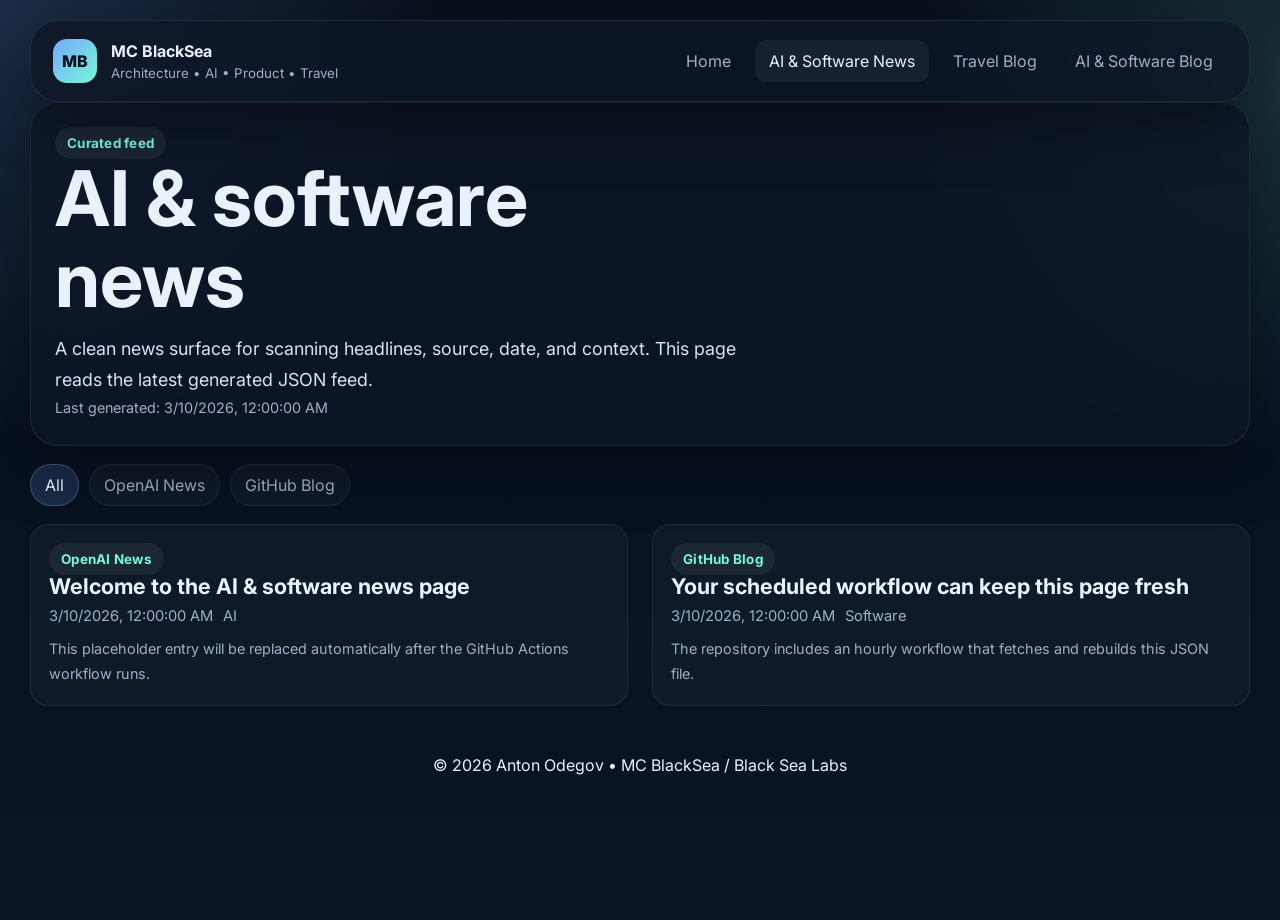
==== news.html @ 3a6db0b3 "Add files via upload Pages updates" ====
<!DOCTYPE html>
<html lang="en">
<head>
  <meta charset="UTF-8" />
  <meta name="viewport" content="width=device-width, initial-scale=1.0" />
  <title>AI & Software News | MC BlackSea</title>
  <meta name="description" content="AI and software news, refreshed from curated feeds and published on GitHub Pages." />
  <link rel="preconnect" href="https://fonts.googleapis.com">
  <link rel="preconnect" href="https://fonts.gstatic.com" crossorigin>
  <link href="https://fonts.googleapis.com/css2?family=Inter:wght@400;500;600;700;800&display=swap" rel="stylesheet">
  <link rel="stylesheet" href="assets/styles.css" />
</head>
<body>
  <div class="site-shell">
    <header class="site-header glass">
      <a class="brand" href="index.html">
        <span class="brand-mark">MB</span>
        <span><strong>MC BlackSea</strong><small>Architecture • AI • Product • Travel</small></span>
      </a>
      <nav class="main-nav">
        <a href="index.html">Home</a>
        <a href="news.html" class="active">AI & Software News</a>
        <a href="travel.html">Travel Blog</a>
        <a href="startup.html">AI & Software Blog</a>
      </nav>
    </header>

    <main>
      <section class="page-hero glass">
        <div class="eyebrow">Curated feed</div>
        <h1>AI & software news</h1>
        <p class="lead">A clean news surface for scanning headlines, source, date, and context. This page reads the latest generated JSON feed.</p>
        <p class="small muted" id="newsUpdatedAt">Loading refresh time…</p>
      </section>

      <section class="section">
        <div id="newsFilters" class="chip-row"></div>
        <div id="newsGrid" class="news-grid"></div>
      </section>
    </main>

    <footer class="site-footer">
      <p>© <span id="year"></span> Anton Odegov • MC BlackSea / Black Sea Labs</p>
    </footer>
  </div>

  <script src="assets/script.js"></script>
</body>
</html>
---- assets/styles.css ----
:root {
  --bg: #07111f;
  --bg-soft: rgba(14, 23, 39, 0.72);
  --card: rgba(13, 23, 38, 0.78);
  --line: rgba(255, 255, 255, 0.08);
  --text: #e9f1fb;
  --muted: #9eb0c8;
  --accent: #76a8ff;
  --accent-2: #77f7d5;
  --shadow: 0 20px 60px rgba(0, 0, 0, 0.35);
  --radius-xl: 28px;
  --radius-lg: 22px;
  --radius-md: 16px;
  --container: 1220px;
}

* { box-sizing: border-box; }
html { scroll-behavior: smooth; }
body {
  margin: 0;
  font-family: 'Inter', system-ui, sans-serif;
  background:
    radial-gradient(circle at 0% 0%, rgba(118, 168, 255, 0.18), transparent 28%),
    radial-gradient(circle at 100% 10%, rgba(119, 247, 213, 0.14), transparent 24%),
    linear-gradient(180deg, #08101c, #07111f 45%, #091523);
  color: var(--text);
  min-height: 100vh;
}

a { color: inherit; text-decoration: none; }
img { max-width: 100%; display: block; }
button, input, select { font: inherit; }

.site-shell {
  width: min(calc(100% - 32px), var(--container));
  margin: 20px auto 40px;
}

.glass {
  background: var(--card);
  backdrop-filter: blur(16px);
  border: 1px solid var(--line);
  box-shadow: var(--shadow);
}

.site-header {
  position: sticky;
  top: 16px;
  z-index: 20;
  display: flex;
  align-items: center;
  justify-content: space-between;
  gap: 20px;
  padding: 18px 22px;
  border-radius: var(--radius-xl);
}

.brand {
  display: flex;
  align-items: center;
  gap: 14px;
}

.brand-mark {
  width: 44px;
  height: 44px;
  display: grid;
  place-items: center;
  border-radius: 14px;
  background: linear-gradient(135deg, var(--accent), var(--accent-2));
  color: #08101c;
  font-weight: 800;
}

.brand strong, .brand small { display: block; }
.brand small { color: var(--muted); margin-top: 4px; }

.main-nav {
  display: flex;
  gap: 10px;
  flex-wrap: wrap;
}

.main-nav a {
  padding: 11px 14px;
  border-radius: 12px;
  color: var(--muted);
}

.main-nav a.active,
.main-nav a:hover {
  background: rgba(255,255,255,0.05);
  color: var(--text);
}

.hero,
.grid-2,
.grid-3,
.post-grid,
.news-grid {
  display: grid;
  gap: 24px;
}

.hero {
  grid-template-columns: 1.25fr 0.85fr;
  align-items: stretch;
  padding: 56px 0 12px;
}

.grid-2 { grid-template-columns: repeat(2, minmax(0, 1fr)); }
.grid-3 { grid-template-columns: repeat(3, minmax(0, 1fr)); }

.eyebrow, .card-kicker, .tile-tag {
  display: inline-flex;
  align-items: center;
  gap: 8px;
  padding: 8px 12px;
  border-radius: 999px;
  background: rgba(255,255,255,0.06);
  color: var(--accent-2);
  font-size: 0.84rem;
  font-weight: 700;
  letter-spacing: 0.02em;
}

h1, h2, h3 { margin: 0 0 14px; line-height: 1.05; }
h1 { font-size: clamp(2.6rem, 6vw, 5.2rem); max-width: 11ch; }
h2 { font-size: clamp(1.6rem, 3vw, 2.5rem); }
h3 { font-size: 1.35rem; }

p { margin: 0; color: var(--text); line-height: 1.72; }
.lead { color: #d7e4f8; font-size: 1.12rem; max-width: 64ch; margin-top: 14px; }
.muted, .small { color: var(--muted); }
.small { font-size: 0.9rem; }

.hero-actions, .button-row {
  display: flex;
  gap: 12px;
  flex-wrap: wrap;
  margin-top: 24px;
}

.button {
  display: inline-flex;
  align-items: center;
  justify-content: center;
  gap: 8px;
  padding: 14px 18px;
  border-radius: 14px;
  background: linear-gradient(135deg, var(--accent), #5d8dff);
  color: #07111f;
  font-weight: 700;
  border: none;
  cursor: pointer;
}

.button:hover { transform: translateY(-1px); }
.button-ghost {
  background: rgba(255,255,255,0.04);
  color: var(--text);
  border: 1px solid var(--line);
}

.hero-metrics {
  display: grid;
  grid-template-columns: repeat(3, minmax(0, 1fr));
  gap: 14px;
  margin-top: 28px;
}

.metric-card,
.card,
.profile-card,
.page-hero {
  border-radius: var(--radius-xl);
  padding: 24px;
}

.metric-card span {
  display: block;
  color: var(--muted);
  margin-bottom: 10px;
  font-size: 0.9rem;
}
.metric-card strong { font-size: 1rem; }

.profile-top {
  display: flex;
  align-items: center;
  gap: 16px;
  margin-bottom: 18px;
}

.avatar {
  width: 64px;
  height: 64px;
  border-radius: 20px;
  display: grid;
  place-items: center;
  font-weight: 800;
  background: linear-gradient(135deg, rgba(118,168,255,.95), rgba(119,247,213,.95));
  color: #07111f;
}

.check-list {
  padding-left: 20px;
  margin: 18px 0 0;
  color: var(--muted);
}

.check-list li + li { margin-top: 8px; }
.section { padding: 18px 0; }
.section-head { margin-bottom: 18px; }
.top-gap { margin-top: 18px; }

.converter-form { margin-top: 18px; }
.field-row { display: grid; grid-template-columns: repeat(2, minmax(0, 1fr)); gap: 14px; }
.field-group { display: grid; gap: 8px; margin-bottom: 14px; }
.field-group label { font-size: 0.92rem; color: var(--muted); }
.field-group input,
.field-group select {
  width: 100%;
  padding: 14px 14px;
  border-radius: 14px;
  border: 1px solid var(--line);
  background: rgba(255,255,255,0.03);
  color: var(--text);
}

.result-box {
  margin-top: 18px;
  padding: 18px;
  border-radius: 16px;
  background: rgba(255,255,255,0.04);
  border: 1px solid var(--line);
  min-height: 72px;
}

.news-preview-list,
.news-grid,
.post-grid { margin-top: 12px; }
.news-preview-item,
.news-card,
.post-card {
  display: block;
  padding: 18px;
  border-radius: 18px;
  border: 1px solid var(--line);
  background: rgba(255,255,255,0.03);
}
.news-preview-item + .news-preview-item { margin-top: 12px; }
.news-card h3, .post-card h3 { margin-bottom: 8px; }
.meta-row {
  display: flex;
  gap: 10px;
  flex-wrap: wrap;
  margin: 10px 0 12px;
  color: var(--muted);
  font-size: 0.92rem;
}

.chip-row {
  display: flex;
  gap: 10px;
  flex-wrap: wrap;
  margin-bottom: 18px;
}

.chip {
  padding: 10px 14px;
  border-radius: 999px;
  border: 1px solid var(--line);
  background: rgba(255,255,255,0.03);
  color: var(--muted);
  cursor: pointer;
}

.chip.active {
  background: rgba(118,168,255,0.16);
  color: var(--text);
  border-color: rgba(118,168,255,0.35);
}

.news-grid, .post-grid {
  grid-template-columns: repeat(2, minmax(0, 1fr));
}

.page-tile { transition: transform .18s ease, border-color .18s ease; }
.page-tile:hover, .news-card:hover, .post-card:hover { transform: translateY(-3px); border-color: rgba(118,168,255,0.28); }

.site-footer {
  padding: 28px 0 8px;
  text-align: center;
  color: var(--muted);
}

@media (max-width: 1024px) {
  .hero, .grid-2, .grid-3, .news-grid, .post-grid { grid-template-columns: 1fr; }
  .hero-metrics { grid-template-columns: 1fr; }
  h1 { max-width: none; }
  .site-header { position: static; flex-direction: column; align-items: flex-start; }
}

@media (max-width: 720px) {
  .site-shell { width: min(calc(100% - 20px), var(--container)); }
  .site-header, .card, .profile-card, .page-hero { padding: 18px; }
  .field-row { grid-template-columns: 1fr; }
  .main-nav { display: grid; grid-template-columns: repeat(2, minmax(0, 1fr)); width: 100%; }
}
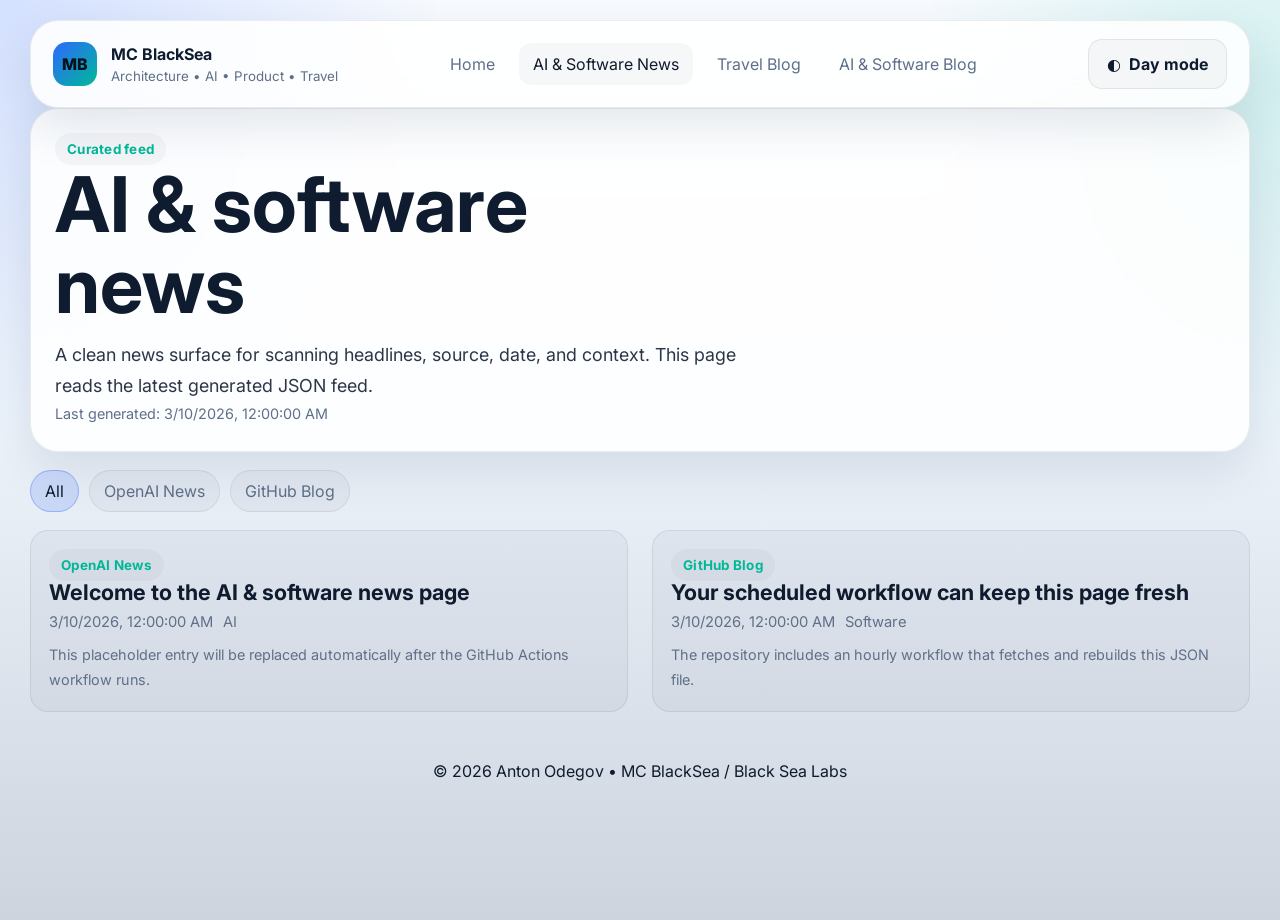
==== commit 8b436147: "Add files via upload updated blog & converter" ====
--- a/news.html
+++ b/news.html
@@ -1,5 +1,5 @@
 <!DOCTYPE html>
-<html lang="en">
+<html lang="en" data-theme="dark">
 <head>
   <meta charset="UTF-8" />
   <meta name="viewport" content="width=device-width, initial-scale=1.0" />
@@ -23,6 +23,12 @@
         <a href="travel.html">Travel Blog</a>
         <a href="startup.html">AI & Software Blog</a>
       </nav>
+      <div class="header-actions">
+        <button class="theme-toggle button button-ghost" type="button" id="themeToggle" aria-label="Toggle day and night mode">
+          <span class="theme-toggle-icon">◐</span>
+          <span id="themeToggleText">Night mode</span>
+        </button>
+      </div>
     </header>
 
     <main>
--- a/assets/styles.css
+++ b/assets/styles.css
@@ -1,17 +1,37 @@
 :root {
   --bg: #07111f;
+  --bg-2: #0c1728;
   --bg-soft: rgba(14, 23, 39, 0.72);
   --card: rgba(13, 23, 38, 0.78);
+  --card-2: rgba(255, 255, 255, 0.03);
   --line: rgba(255, 255, 255, 0.08);
+  --line-strong: rgba(255, 255, 255, 0.14);
   --text: #e9f1fb;
   --muted: #9eb0c8;
   --accent: #76a8ff;
   --accent-2: #77f7d5;
+  --accent-3: #c6d6ff;
   --shadow: 0 20px 60px rgba(0, 0, 0, 0.35);
   --radius-xl: 28px;
   --radius-lg: 22px;
   --radius-md: 16px;
   --container: 1220px;
+}
+
+html[data-theme="light"] {
+  --bg: #eef4fb;
+  --bg-2: #f8fbff;
+  --bg-soft: rgba(255, 255, 255, 0.9);
+  --card: rgba(255, 255, 255, 0.88);
+  --card-2: rgba(7, 17, 31, 0.03);
+  --line: rgba(7, 17, 31, 0.08);
+  --line-strong: rgba(7, 17, 31, 0.14);
+  --text: #0f1b2e;
+  --muted: #5e7089;
+  --accent: #2e69ff;
+  --accent-2: #00b898;
+  --accent-3: #204699;
+  --shadow: 0 18px 48px rgba(35, 58, 88, 0.12);
 }
 
 * { box-sizing: border-box; }
@@ -20,16 +40,21 @@
   margin: 0;
   font-family: 'Inter', system-ui, sans-serif;
   background:
-    radial-gradient(circle at 0% 0%, rgba(118, 168, 255, 0.18), transparent 28%),
-    radial-gradient(circle at 100% 10%, rgba(119, 247, 213, 0.14), transparent 24%),
-    linear-gradient(180deg, #08101c, #07111f 45%, #091523);
+    radial-gradient(circle at 0% 0%, color-mix(in srgb, var(--accent) 18%, transparent), transparent 28%),
+    radial-gradient(circle at 100% 10%, color-mix(in srgb, var(--accent-2) 14%, transparent), transparent 24%),
+    linear-gradient(180deg, var(--bg-2), var(--bg) 45%, color-mix(in srgb, var(--bg) 85%, #12203a));
   color: var(--text);
   min-height: 100vh;
+  transition: background .25s ease, color .25s ease;
 }
 
 a { color: inherit; text-decoration: none; }
 img { max-width: 100%; display: block; }
 button, input, select { font: inherit; }
+input, select, button { outline: none; }
+input:focus, select:focus, button:focus, a:focus {
+  box-shadow: 0 0 0 4px color-mix(in srgb, var(--accent) 22%, transparent);
+}
 
 .site-shell {
   width: min(calc(100% - 32px), var(--container));
@@ -59,6 +84,7 @@
   display: flex;
   align-items: center;
   gap: 14px;
+  min-width: 0;
 }
 
 .brand-mark {
@@ -70,15 +96,17 @@
   background: linear-gradient(135deg, var(--accent), var(--accent-2));
   color: #08101c;
   font-weight: 800;
+  flex: 0 0 auto;
 }
 
 .brand strong, .brand small { display: block; }
 .brand small { color: var(--muted); margin-top: 4px; }
 
-.main-nav {
+.main-nav, .header-actions {
   display: flex;
   gap: 10px;
   flex-wrap: wrap;
+  align-items: center;
 }
 
 .main-nav a {
@@ -89,13 +117,14 @@
 
 .main-nav a.active,
 .main-nav a:hover {
-  background: rgba(255,255,255,0.05);
+  background: var(--card-2);
   color: var(--text);
 }
 
 .hero,
 .grid-2,
 .grid-3,
+.grid-4,
 .post-grid,
 .news-grid {
   display: grid;
@@ -110,27 +139,34 @@
 
 .grid-2 { grid-template-columns: repeat(2, minmax(0, 1fr)); }
 .grid-3 { grid-template-columns: repeat(3, minmax(0, 1fr)); }
-
-.eyebrow, .card-kicker, .tile-tag {
+.grid-4 { grid-template-columns: repeat(4, minmax(0, 1fr)); }
+
+.eyebrow, .card-kicker, .tile-tag, .tiny-pill {
   display: inline-flex;
   align-items: center;
   gap: 8px;
   padding: 8px 12px;
   border-radius: 999px;
-  background: rgba(255,255,255,0.06);
+  background: var(--card-2);
   color: var(--accent-2);
   font-size: 0.84rem;
   font-weight: 700;
   letter-spacing: 0.02em;
 }
 
+.tiny-pill {
+  padding: 6px 10px;
+  font-size: .74rem;
+  color: var(--muted);
+}
+
 h1, h2, h3 { margin: 0 0 14px; line-height: 1.05; }
 h1 { font-size: clamp(2.6rem, 6vw, 5.2rem); max-width: 11ch; }
 h2 { font-size: clamp(1.6rem, 3vw, 2.5rem); }
 h3 { font-size: 1.35rem; }
 
 p { margin: 0; color: var(--text); line-height: 1.72; }
-.lead { color: #d7e4f8; font-size: 1.12rem; max-width: 64ch; margin-top: 14px; }
+.lead { color: color-mix(in srgb, var(--text) 88%, white); font-size: 1.12rem; max-width: 64ch; margin-top: 14px; }
 .muted, .small { color: var(--muted); }
 .small { font-size: 0.9rem; }
 
@@ -148,16 +184,17 @@
   gap: 8px;
   padding: 14px 18px;
   border-radius: 14px;
-  background: linear-gradient(135deg, var(--accent), #5d8dff);
-  color: #07111f;
+  background: linear-gradient(135deg, var(--accent), color-mix(in srgb, var(--accent) 76%, #5d8dff));
+  color: white;
   font-weight: 700;
   border: none;
   cursor: pointer;
-}
-
-.button:hover { transform: translateY(-1px); }
+  transition: transform .15s ease, box-shadow .15s ease, background .2s ease;
+}
+
+.button:hover, .swap-button:hover { transform: translateY(-1px); }
 .button-ghost {
-  background: rgba(255,255,255,0.04);
+  background: var(--card-2);
   color: var(--text);
   border: 1px solid var(--line);
 }
@@ -172,7 +209,8 @@
 .metric-card,
 .card,
 .profile-card,
-.page-hero {
+.page-hero,
+.article-shell {
   border-radius: var(--radius-xl);
   padding: 24px;
 }
@@ -203,38 +241,74 @@
   color: #07111f;
 }
 
+.hero-side-stack {
+  display: grid;
+  gap: 18px;
+}
+
 .check-list {
   padding-left: 20px;
   margin: 18px 0 0;
   color: var(--muted);
 }
-
 .check-list li + li { margin-top: 8px; }
 .section { padding: 18px 0; }
 .section-head { margin-bottom: 18px; }
 .top-gap { margin-top: 18px; }
 
-.converter-form { margin-top: 18px; }
-.field-row { display: grid; grid-template-columns: repeat(2, minmax(0, 1fr)); gap: 14px; }
-.field-group { display: grid; gap: 8px; margin-bottom: 14px; }
-.field-group label { font-size: 0.92rem; color: var(--muted); }
-.field-group input,
-.field-group select {
+.subtle-panel {
+  background: color-mix(in srgb, var(--card) 65%, transparent);
+  border: 1px solid var(--line);
+}
+.panel-head {
+  display: flex;
+  justify-content: space-between;
+  align-items: flex-start;
+  gap: 12px;
+  margin-bottom: 14px;
+}
+
+.compact-converter {
+  padding: 18px;
+}
+
+.compact-converter h3 { margin-bottom: 0; }
+.compact-converter-form { margin-top: 10px; }
+.inline-fields {
+  display: grid;
+  grid-template-columns: minmax(88px, 1fr) minmax(78px, .8fr) 44px minmax(78px, .8fr) auto;
+  gap: 10px;
+  align-items: center;
+}
+.inline-fields input,
+.inline-fields select {
   width: 100%;
-  padding: 14px 14px;
+  height: 44px;
   border-radius: 14px;
   border: 1px solid var(--line);
-  background: rgba(255,255,255,0.03);
-  color: var(--text);
-}
-
-.result-box {
-  margin-top: 18px;
-  padding: 18px;
+  background: var(--card-2);
+  color: var(--text);
+  padding: 0 14px;
+}
+.swap-button {
+  width: 44px;
+  height: 44px;
+  border-radius: 14px;
+  border: 1px solid var(--line);
+  background: var(--card-2);
+  color: var(--text);
+  cursor: pointer;
+}
+.compact-button { min-width: 104px; padding: 12px 16px; }
+.compact-result {
+  margin-top: 14px;
+  padding: 14px 16px;
   border-radius: 16px;
-  background: rgba(255,255,255,0.04);
-  border: 1px solid var(--line);
-  min-height: 72px;
+  background: var(--card-2);
+  border: 1px solid var(--line);
+  min-height: 58px;
+  display: flex;
+  align-items: center;
 }
 
 .news-preview-list,
@@ -247,7 +321,8 @@
   padding: 18px;
   border-radius: 18px;
   border: 1px solid var(--line);
-  background: rgba(255,255,255,0.03);
+  background: var(--card-2);
+  transition: transform .18s ease, border-color .18s ease, background .18s ease;
 }
 .news-preview-item + .news-preview-item { margin-top: 12px; }
 .news-card h3, .post-card h3 { margin-bottom: 8px; }
@@ -271,28 +346,52 @@
   padding: 10px 14px;
   border-radius: 999px;
   border: 1px solid var(--line);
-  background: rgba(255,255,255,0.03);
+  background: var(--card-2);
   color: var(--muted);
   cursor: pointer;
 }
 
 .chip.active {
-  background: rgba(118,168,255,0.16);
-  color: var(--text);
-  border-color: rgba(118,168,255,0.35);
+  background: color-mix(in srgb, var(--accent) 16%, transparent);
+  color: var(--text);
+  border-color: color-mix(in srgb, var(--accent) 35%, transparent);
 }
 
 .news-grid, .post-grid {
   grid-template-columns: repeat(2, minmax(0, 1fr));
 }
 
-.page-tile { transition: transform .18s ease, border-color .18s ease; }
-.page-tile:hover, .news-card:hover, .post-card:hover { transform: translateY(-3px); border-color: rgba(118,168,255,0.28); }
+.page-tile:hover, .news-card:hover, .post-card:hover, .news-preview-item:hover {
+  transform: translateY(-3px);
+  border-color: color-mix(in srgb, var(--accent) 28%, transparent);
+}
+
+.article-shell {
+  max-width: 860px;
+  margin: 56px auto 0;
+}
+.article-shell h1 { max-width: 14ch; }
+.article-shell h2 {
+  margin-top: 30px;
+  margin-bottom: 12px;
+  font-size: clamp(1.35rem, 2vw, 1.8rem);
+}
+.article-meta { margin-top: 8px; }
+.article-list { display: grid; gap: 10px; margin-top: 8px; }
+.article-list p {
+  padding-left: 16px;
+  border-left: 2px solid color-mix(in srgb, var(--accent) 35%, transparent);
+}
 
 .site-footer {
   padding: 28px 0 8px;
   text-align: center;
   color: var(--muted);
+}
+
+@media (max-width: 1120px) {
+  .grid-4, .cards-grid-4 { grid-template-columns: repeat(2, minmax(0, 1fr)); }
+  .inline-fields { grid-template-columns: 1fr 1fr 44px 1fr auto; }
 }
 
 @media (max-width: 1024px) {
@@ -304,7 +403,15 @@
 
 @media (max-width: 720px) {
   .site-shell { width: min(calc(100% - 20px), var(--container)); }
-  .site-header, .card, .profile-card, .page-hero { padding: 18px; }
-  .field-row { grid-template-columns: 1fr; }
+  .site-header, .card, .profile-card, .page-hero, .article-shell { padding: 18px; }
   .main-nav { display: grid; grid-template-columns: repeat(2, minmax(0, 1fr)); width: 100%; }
-}
+  .header-actions { width: 100%; }
+  .theme-toggle { flex: 1 1 auto; }
+  .grid-4, .cards-grid-4 { grid-template-columns: 1fr; }
+  .inline-fields {
+    grid-template-columns: 1fr 1fr;
+  }
+  .compact-button, .swap-button {
+    width: 100%;
+  }
+}
